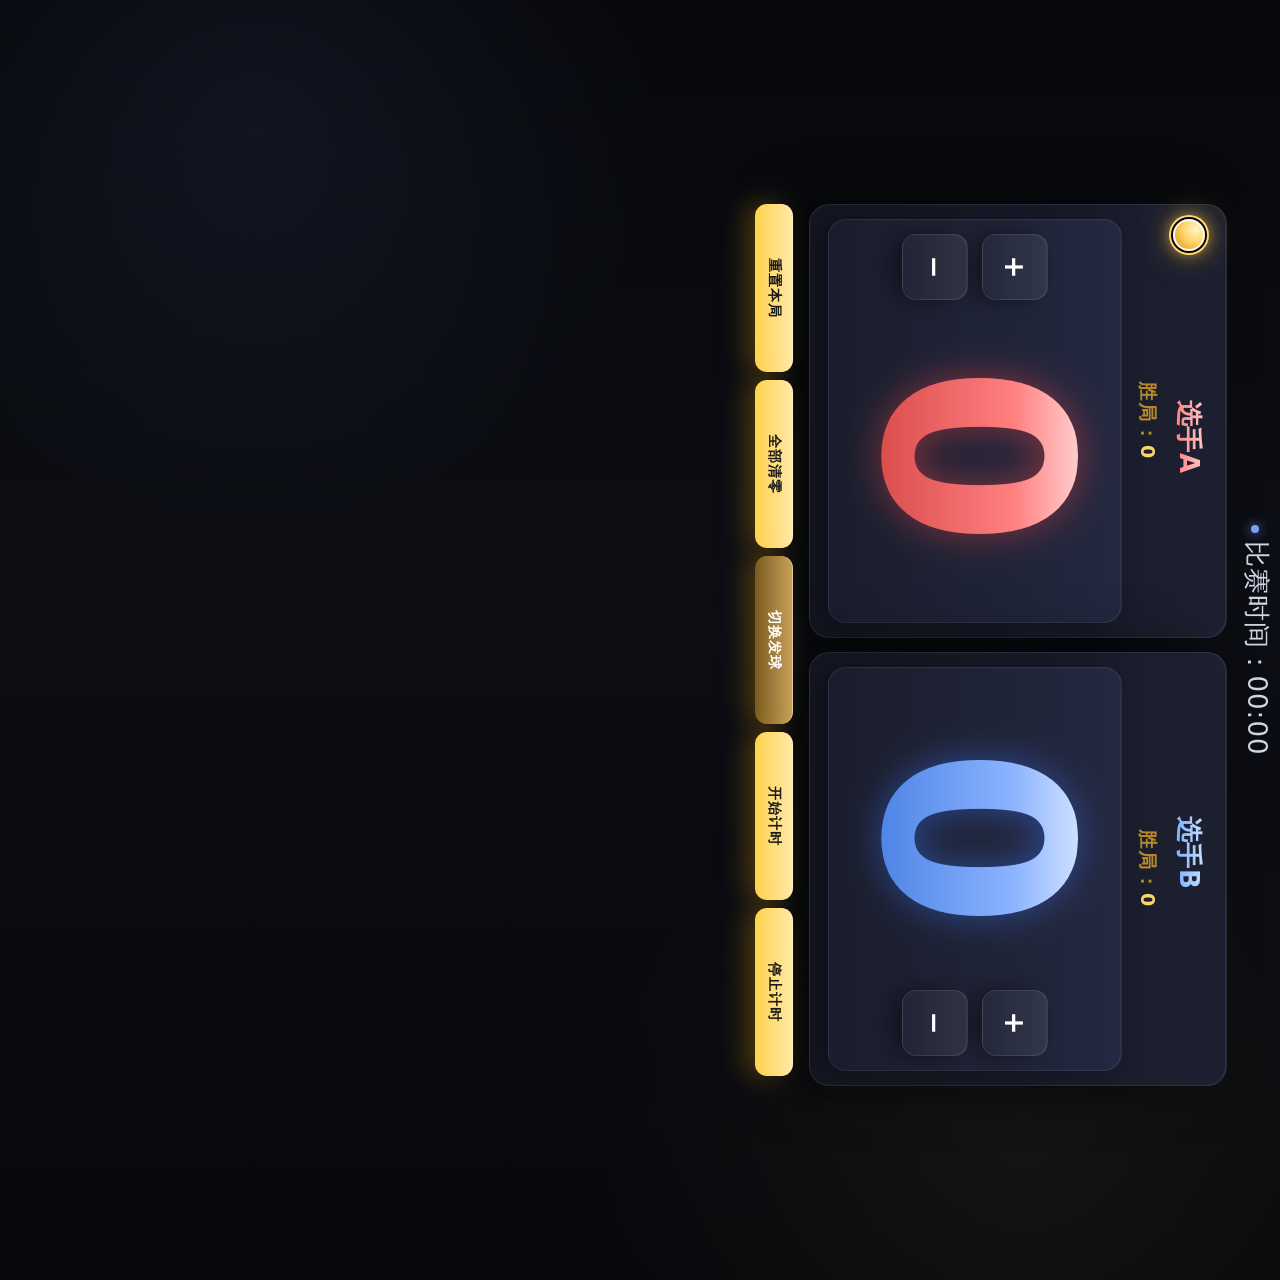
==== index.html @ d5e993b2 "Add files via upload" ====
<!DOCTYPE html>
<html lang="zh-CN">
<head>
<meta charset="UTF-8">
<meta name="viewport" content="width=device-width, initial-scale=1.0, minimum-scale=0.25, maximum-scale=5.0">
<title>乒乓球记分器</title>
<style>
*{margin:0;padding:0;box-sizing:border-box;font-family:"SF Pro Display","PingFang SC","Microsoft YaHei",system-ui,sans-serif;-webkit-tap-highlight-color:transparent;}
body{
    background:
        radial-gradient(circle at 20% 10%, rgba(120,160,255,0.08), transparent 26%),
        radial-gradient(circle at 80% 90%, rgba(255,215,120,0.05), transparent 28%),
        linear-gradient(180deg,#07080c 0%, #0c0e14 45%, #07080c 100%);
    color:#e8e8e8;
    min-height:100vh;
    display:flex;
    justify-content:center;
    align-items:center;
    overflow:auto;
}
/* 整体容器顺时针旋转90度 */
.wrap-rotate{
    width:100vh;
    height:100vw;
    transform: rotate(90deg);
    transform-origin: center center;
    position:relative;
}
.container{
    width:100%;
    padding:0 14px;
}
#timer{
    font-size:clamp(17px,3.6vw,26px);
    font-weight:500;
    letter-spacing:1px;
    text-align:center;
    margin:6px 0 12px;
    color:#cfd6e4;
}
#timer::before{
    content:"";
    display:inline-block;
    width:8px;
    height:8px;
    border-radius:50%;
    background:#7aa2ff;
    vertical-align:middle;
    margin-right:8px;
    box-shadow:0 0 12px rgba(122,162,255,0.9);
}
.score-box{
    display:flex;
    gap:min(2vw,14px);
    width:100%;
    align-items:stretch;
}
.team{
    flex:1;
    background:
        linear-gradient(180deg, #1c2030 0%, #141722 100%);
    border:1px solid rgba(255,255,255,0.08);
    border-radius:20px;
    display:flex;
    flex-direction:column;
    align-items:center;
    padding:18px 14px;
    box-shadow:
        0 30px 60px rgba(0,0,0,0.45),
        inset 0 1px 0 rgba(255,255,255,0.06);
}
/* 修复左右边距不一致：两端对齐 */
.name-row{
    display:flex;
    align-items:center;
    justify-content:space-between;
    width:100%;
    margin-bottom:10px;
}
.name-row .ball{
    order:1;
}
.name-row .name-input{
    order:2;
}
.name-row.right-ball .ball{
    order:2;
}
.name-row.right-ball .name-input{
    order:1;
}
.name-input{
    font-size:clamp(18px,4vw,26px);
    font-weight:600;
    text-align:center;
    background:transparent;
    border:none;
    outline:none;
    color:#f5f5f7;
    padding:4px;
    width:auto;
}
.name-red{
    background:linear-gradient(180deg,#ffd1d1 0%, #ff7474 100%);
    -webkit-background-clip:text;
    background-clip:text;
    color:transparent;
}
.name-blue{
    background:linear-gradient(180deg,#d3e4ff 0%, #6aa9ff 100%);
    -webkit-background-clip:text;
    background-clip:text;
    color:transparent;
}
/* 发球指示小球：保持强识别 */
.ball {
    width:clamp(22px,5vw,32px);
    height:clamp(22px,5vw,32px);
    border-radius:50%;
    background:
        radial-gradient(circle at 30% 25%, #fff6c4, #ffd46b 45%, #d79a14 100%);
    border:2px solid rgba(255,255,255,0.9);
    box-shadow:
        0 0 0 1px rgba(0,0,0,0.55),
        0 0 14px rgba(255,212,107,0.35);
    opacity:0;
    transform:scale(0.55);
    transition:all 0.25s ease;
    flex-shrink:0;
}
.ball.active {
    opacity:1;
    transform:scale(1);
    box-shadow:
        0 0 0 2px #000000,
        0 0 0 4px #ffd46b,
        0 0 18px rgba(255,212,107,0.95),
        0 0 34px rgba(255,170,0,0.55);
}
.game-count{
    font-size:clamp(15px,2.8vw,19px);
    font-weight:600;
    letter-spacing:2px;
    color:#b8892a;
    margin-bottom:12px;
}
.game-count span{
    color:#ffd46b;
    font-weight:700;
}
/* 比分盒子：冷灰蓝玻璃质感 */
.score-wrap{
    display:flex;
    align-items:center;
    justify-content:space-between;
    width:100%;
    padding:16px 14px;
    min-height:clamp(150px,34vw,240px);
    background:
        linear-gradient(180deg, #242840 0%, #1a1d2c 100%);
    border:1px solid rgba(255,255,255,0.07);
    border-radius:18px;
    box-shadow:
        inset 0 1px 0 rgba(255,255,255,0.05),
        0 10px 30px rgba(0,0,0,0.35);
}
/* 比分数字：低饱和金属红蓝 */
.score{
    font-size:clamp(140px,38vw,260px);
    font-weight:800;
    line-height:1;
    letter-spacing:-4px;
    font-variant-numeric:tabular-nums;
}
.score-red{
    background:linear-gradient(180deg,#ffecec 0%, #ff8080 35%, #d14040 100%);
    -webkit-background-clip:text;
    background-clip:text;
    color:transparent;
    filter:drop-shadow(0 0 18px rgba(255,70,70,0.45));
}
.score-blue{
    background:linear-gradient(180deg,#eaf2ff 0%, #8cb4ff 35%, #3f78e0 100%);
    -webkit-background-clip:text;
    background-clip:text;
    color:transparent;
    filter:drop-shadow(0 0 18px rgba(60,120,255,0.45));
}
.btn-group{
    display:flex;
    flex-direction:column;
    gap:14px;
}
/* 所有按钮统一点击动效 */
button{
    transition:
        transform 0.12s ease,
        box-shadow 0.18s ease,
        filter 0.18s ease,
        background 0.18s ease;
    will-change:transform;
    -webkit-tap-highlight-color:transparent;
    user-select:none;
}
button:hover{
    filter:brightness(1.08);
}
button:active{
    transform:scale(0.92);
    filter:brightness(0.82) saturate(1.1);
}
.btn-group button{
    width:clamp(48px,11vw,66px);
    height:clamp(48px,11vw,66px);
    font-size:clamp(22px,5vw,28px);
    border:none;
    border-radius:14px;
    cursor:pointer;
    font-weight:700;
    color:#fff;
    background:
        linear-gradient(180deg, rgba(255,255,255,0.08), rgba(255,255,255,0.02));
    border:1px solid rgba(255,255,255,0.09);
    box-shadow:
        0 10px 24px rgba(0,0,0,0.45),
        inset 0 1px 0 rgba(255,255,255,0.06);
}
.btn-group button:active{
    box-shadow:
        0 2px 8px rgba(0,0,0,0.55),
        inset 0 1px 2px rgba(0,0,0,0.35);
}
.add{
    background:linear-gradient(180deg,#4aa3ff 0%, #254fa5 100%);
}
.sub{
    background:linear-gradient(180deg,#ff845a 0%, #b23a1a 100%);
}
.ctrl{
    margin-top:16px;
    display:grid;
    grid-template-columns:repeat(5,1fr);
    gap:min(1.5vw,8px);
}
.ctrl button{
    padding:clamp(8px,1.4vw,10px) 4px;
    font-size:clamp(12px,2vw,14px);
    border:none;
    border-radius:12px;
    cursor:pointer;
    font-weight:600;
    letter-spacing:1px;
    color:#1a1a1a;
    background:linear-gradient(180deg,#ffe9a8 0%, #ffd24d 100%);
    box-shadow:
        0 10px 24px rgba(255,180,0,0.25),
        inset 0 1px 0 rgba(255,255,255,0.4);
}
.ctrl button:active{
    box-shadow:
        0 2px 8px rgba(255,180,0,0.35),
        inset 0 1px 2px rgba(0,0,0,0.25);
}
#switchServerBtn{
    background:linear-gradient(180deg,#c9a35a 0%, #7a5a1f 100%);
    color:#fff;
}

/* ==========自定义二次确认弹窗【放在rotate容器内，跟着一起旋转】========== */
.confirm-mask{
    position:absolute;
    inset:0;
    background:rgba(0,0,0,0.55);
    backdrop-filter:blur(6px);
    -webkit-backdrop-filter:blur(6px);
    display:none;
    align-items:center;
    justify-content:center;
    z-index:999;
}
.confirm-mask.show{
    display:flex;
}
.confirm-box{
    width:min(420px, 86vw);
    background:
        linear-gradient(180deg, #1c2030 0%, #141722 100%);
    border:1px solid rgba(255,255,255,0.08);
    border-radius:20px;
    padding:22px 20px 18px;
    box-shadow:
        0 30px 60px rgba(0,0,0,0.55),
        inset 0 1px 0 rgba(255,255,255,0.06);
}
.confirm-title{
    font-size:clamp(15px,2.4vw,17px);
    font-weight:700;
    color:#ffd46b;
    margin-bottom:10px;
    letter-spacing:2px;
}
.confirm-text{
    font-size:clamp(14px,2.2vw,16px);
    line-height:1.6;
    color:#e5e7ef;
    margin-bottom:18px;
}
.confirm-btns{
    display:flex;
    justify-content:flex-end;
    gap:10px;
}
.confirm-btns button{
    padding:9px 18px;
    font-size:clamp(13px,2vw,15px);
    border:none;
    border-radius:12px;
    cursor:pointer;
    font-weight:600;
    letter-spacing:1px;
}
.confirm-cancel{
    background:linear-gradient(180deg,#2a2f42 0%, #1a1d2c 100%);
    color:#cfd6e4;
    border:1px solid rgba(255,255,255,0.08);
}
.confirm-ok{
    background:linear-gradient(180deg,#ffe9a8 0%, #ffd24d 100%);
    color:#1a1a1a;
    box-shadow:
        0 10px 24px rgba(255,180,0,0.25),
        inset 0 1px 0 rgba(255,255,255,0.4);
}
</style>
</head>
<body>

<div class="wrap-rotate">
    <div class="confirm-mask" id="confirmMask">
        <div class="confirm-box">
            <div class="confirm-title">提示</div>
            <div class="confirm-text" id="confirmText"></div>
            <div class="confirm-btns">
                <button class="confirm-cancel" id="confirmCancelBtn">取消</button>
                <button class="confirm-ok" id="confirmOkBtn">确定</button>
            </div>
        </div>
    </div>

    <div class="container">
        <div id="timer">比赛时间：00:00</div>
        <div class="score-box">
            <div class="team">
                <div class="name-row">
                    <span id="ballLeft" class="ball"></span>
                    <input id="nameLeft" class="name-input name-red" placeholder="选手A" value="选手A">
                </div>
                <span class="game-count">胜局：<span id="winLeft">0</span></span>
                <div class="score-wrap">
                    <div class="btn-group">
                        <button class="add" onclick="addLeft()">+</button>
                        <button class="sub" onclick="subLeft()">−</button>
                    </div>
                    <div class="score score-red" id="scoreLeft">0</div>
                    <div></div>
                </div>
            </div>
            <div class="team">
                <div class="name-row right-ball">
                    <span id="ballRight" class="ball"></span>
                    <input id="nameRight" class="name-input name-blue" placeholder="选手B" value="选手B">
                </div>
                <span class="game-count">胜局：<span id="winRight">0</span></span>
                <div class="score-wrap">
                    <div></div>
                    <div class="score score-blue" id="scoreRight">0</div>
                    <div class="btn-group">
                        <button class="add" onclick="addRight()">+</button>
                        <button class="sub" onclick="subRight()">−</button>
                    </div>
                </div>
            </div>
        </div>
        <div class="ctrl">
            <button onclick="resetGame()">重置本局</button>
            <button onclick="resetAll()">全部清零</button>
            <button id="switchServerBtn" onclick="manualSwitchServer()">切换发球</button>
            <button onclick="startTimer()">开始计时</button>
            <button onclick="stopTimer()">停止计时</button>
        </div>
    </div>
</div>

<script>
let leftScore = 0, rightScore = 0;
let winLeft = 0, winRight = 0;
let serverSide = 'left';
let serveCount = 0;
let timerInterval = null;
let seconds = 0;
let gameOver = false;
const nameLeft = document.getElementById('nameLeft');
const nameRight = document.getElementById('nameRight');
const scoreLeftDom = document.getElementById('scoreLeft');
const scoreRightDom = document.getElementById('scoreRight');
const winLeftDom = document.getElementById('winLeft');
const winRightDom = document.getElementById('winRight');
const timerDom = document.getElementById('timer');
const ballLeft = document.getElementById('ballLeft');
const ballRight = document.getElementById('ballRight');

// ==========自定义确认弹窗逻辑（修复冒泡bug）==========
const confirmMask = document.getElementById('confirmMask');
const confirmText = document.getElementById('confirmText');
const confirmOkBtn = document.getElementById('confirmOkBtn');
const confirmCancelBtn = document.getElementById('confirmCancelBtn');
let confirmCallback = null;

function showConfirm(text, onOk){
    confirmText.innerText = text;
    confirmCallback = onOk;
    confirmMask.classList.add('show');
}
function closeConfirm(){
    confirmMask.classList.remove('show');
    confirmCallback = null;
}

// 确定按钮
confirmOkBtn.addEventListener('click',function(e){
    e.stopPropagation();
    const cb = confirmCallback;
    closeConfirm();
    if(cb) cb();
});
// 取消按钮
confirmCancelBtn.addEventListener('click',function(e){
    e.stopPropagation();
    closeConfirm();
});
// 点击遮罩空白关闭
confirmMask.addEventListener('click',function(e){
    if(e.target === confirmMask){
        closeConfirm();
    }
});

function render(){
    scoreLeftDom.innerText = leftScore;
    scoreRightDom.innerText = rightScore;
    winLeftDom.innerText = winLeft;
    winRightDom.innerText = winRight;
    checkWin();
    updateServerTip();
}
function addLeft(){
    if(gameOver){
        leftScore=0;
        rightScore=0;
        swapPlayer();
        serveCount=0;
        gameOver=false;
        render();
        return;
    }
    leftScore++;
    handleServeAfterPoint();
    render()
}
function subLeft(){
    if(leftScore>0){
        if(gameOver){
            if(leftScore > rightScore){
                winLeft--;
            }else{
                winRight--;
            }
            gameOver = false;
        }
        leftScore--;
        recalcServer();
    }
    render()
}
function addRight(){
    if(gameOver){
        leftScore=0;
        rightScore=0;
        swapPlayer();
        serveCount=0;
        gameOver=false;
        render();
        return;
    }
    rightScore++;
    handleServeAfterPoint();
    render()
}
function subRight(){
    if(rightScore>0){
        if(gameOver){
            if(rightScore > leftScore){
                winRight--;
            }else{
                winLeft--;
            }
            gameOver = false;
        }
        rightScore--;
        recalcServer();
    }
    render()
}
function handleServeAfterPoint(){
    const total = leftScore + rightScore;
    const deuce = (leftScore >=10 && rightScore >=10);
    serveCount++;
    if( (deuce && serveCount >=1) || (!deuce && serveCount >=2) ){
        serverSide = serverSide === 'left' ? 'right' : 'left';
        serveCount = 0;
    }
}
function recalcServer(){
    const total = leftScore + rightScore;
    const deuce = (leftScore >=10 && rightScore >=10);
    const servePer = deuce ? 1 : 2;
    const totalServes = Math.floor(total / servePer);
    serverSide = (totalServes %2 ===0) ? 'left' : 'right';
    serveCount = total % servePer;
}
function updateServerTip(){
    ballLeft.classList.remove('active');
    ballRight.classList.remove('active');
    if(serverSide === 'left'){
        ballLeft.classList.add('active');
    }else{
        ballRight.classList.add('active');
    }
}
function manualSwitchServer(){
    serverSide = serverSide === 'left' ? 'right' : 'left';
    serveCount = 0;
    updateServerTip();
}
function swapPlayer(){
    const tempName = nameLeft.value;
    nameLeft.value = nameRight.value;
    nameRight.value = tempName;
    const tempWin = winLeft;
    winLeft = winRight;
    winRight = tempWin;
    nameLeft.classList.toggle('name-red');
    nameLeft.classList.toggle('name-blue');
    nameRight.classList.toggle('name-red');
    nameRight.classList.toggle('name-blue');
    scoreLeftDom.classList.toggle('score-red');
    scoreLeftDom.classList.toggle('score-blue');
    scoreRightDom.classList.toggle('score-red');
    scoreRightDom.classList.toggle('score-blue');
}
function checkWin(){
    const diff = Math.abs(leftScore - rightScore);
    if((leftScore >=11 || rightScore >=11) && diff >=2 && !gameOver){
        if(leftScore > rightScore){
            winLeft++;
        }else{
            winRight++;
        }
        gameOver = true;
    }
}
function resetGame(){
    showConfirm("确定要重置本局当前比分吗？胜局将保留。", function(){
        leftScore=0;
        rightScore=0;
        gameOver = false;
        serveCount=0;
        serverSide='left';
        ballLeft.classList.remove('active');
        ballRight.classList.remove('active');
        render();
    });
}
function resetAll(){
    showConfirm("确定要全部清零？比分、胜局、计时全部清空，选手名字保留。", function(){
        leftScore=0;
        rightScore=0;
        winLeft=0;
        winRight=0;
        gameOver=false;
        seconds=0;
        serveCount=0;
        serverSide='left';
        stopTimer();
        timerDom.innerText="比赛时间：00:00";
        ballLeft.classList.remove('active');
        ballRight.classList.remove('active');
        render();
    });
}
function startTimer(){
    if(timerInterval) return;
    timerInterval = setInterval(()=>{
        seconds++;
        const min = String(Math.floor(seconds/60)).padStart(2,'0');
        const sec = String(seconds%60).padStart(2,'0');
        timerDom.innerText=`比赛时间：${min}:${sec}`;
    },1000);
}
function stopTimer(){
    clearInterval(timerInterval);
    timerInterval=null;
}
render();
</script>
</body>
</html>
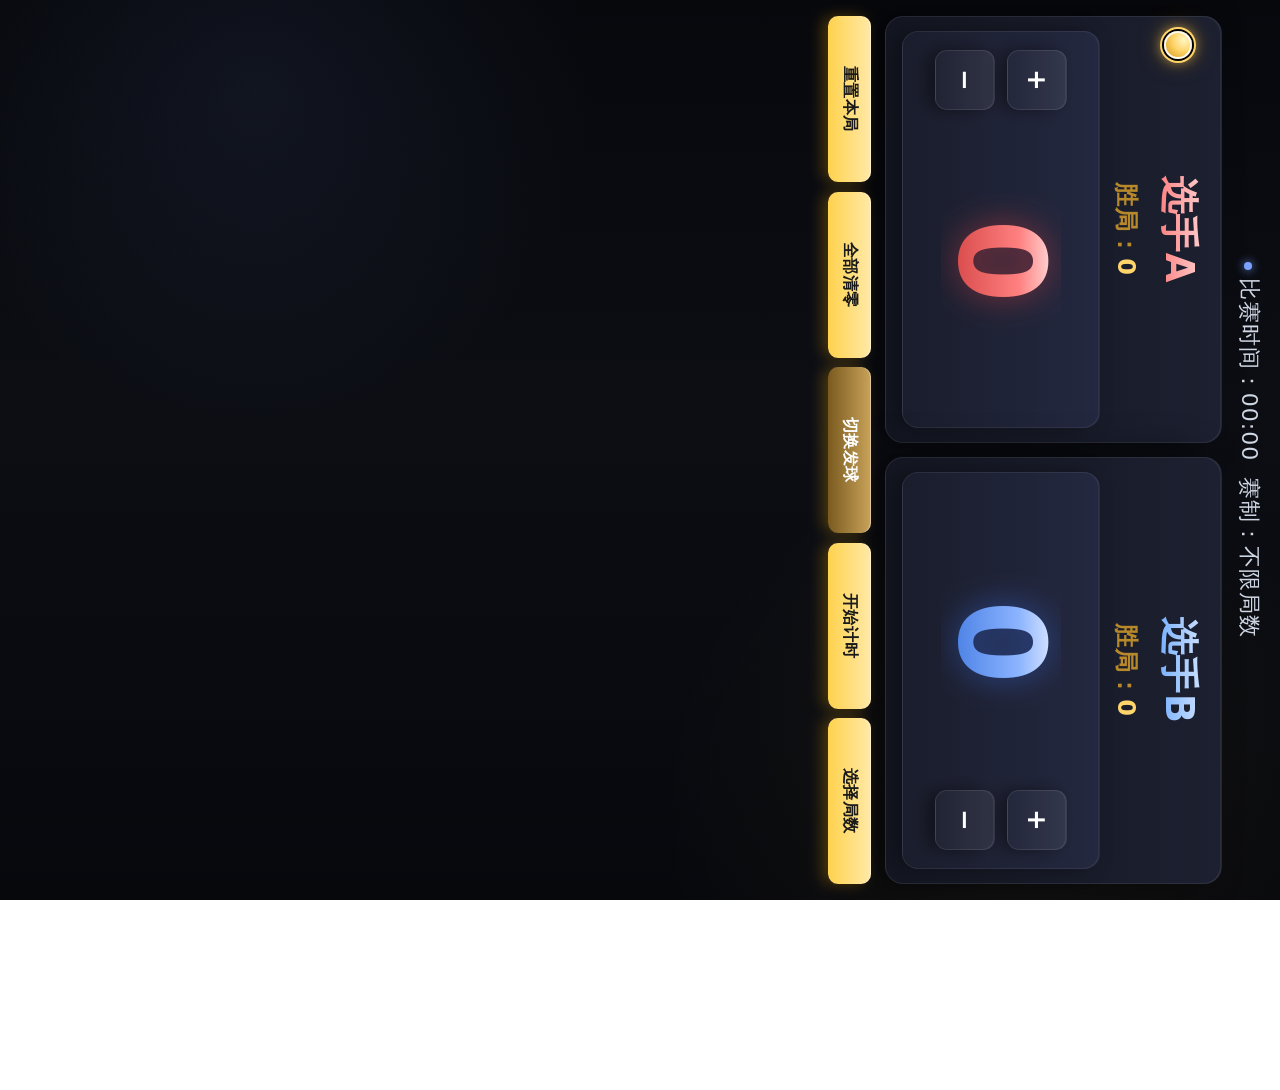
==== commit c6739987: "Update index.html" ====
--- a/index.html
+++ b/index.html
@@ -2,40 +2,59 @@
 <html lang="zh-CN">
 <head>
 <meta charset="UTF-8">
-<meta name="viewport" content="width=device-width, initial-scale=1.0, minimum-scale=0.25, maximum-scale=5.0">
+<meta name="viewport" content="width=device-width, initial-scale=1.0, minimum-scale=0.25, maximum-scale=5.0, viewport‑fit=cover">
+<link rel="manifest" href="./manifest.json">
+<meta name="theme-color" content="#07080c">
 <title>乒乓球记分器</title>
 <style>
 *{margin:0;padding:0;box-sizing:border-box;font-family:"SF Pro Display","PingFang SC","Microsoft YaHei",system-ui,sans-serif;-webkit-tap-highlight-color:transparent;}
+html,body {
+    width:100%;
+    height:100%;
+    overflow:hidden;
+}
 body{
     background:
         radial-gradient(circle at 20% 10%, rgba(120,160,255,0.08), transparent 26%),
         radial-gradient(circle at 80% 90%, rgba(255,215,120,0.05), transparent 28%),
         linear-gradient(180deg,#07080c 0%, #0c0e14 45%, #07080c 100%);
     color:#e8e8e8;
-    min-height:100vh;
     display:flex;
     justify-content:center;
     align-items:center;
-    overflow:auto;
-}
-/* 整体容器顺时针旋转90度 */
-.wrap-rotate{
+}
+/* 整体容器顺时针旋转90度，适配手机竖屏打开向右横屏 */
+.scale-wrap {
     width:100vh;
     height:100vw;
+    transform-origin:center center;
     transform: rotate(90deg);
-    transform-origin: center center;
     position:relative;
+    overflow:hidden;
+}
+.wrap-rotate{
+    width:100%;
+    height:100%;
+    position:relative;
+    padding:12px 16px;
 }
 .container{
     width:100%;
-    padding:0 14px;
+    height:100%;
+    padding:0;
+}
+.head-line{
+    display:flex;
+    gap:16px;
+    justify-content:center;
+    align-items:center;
+    flex-wrap:wrap;
+    margin:4px 0 12px;
 }
 #timer{
-    font-size:clamp(17px,3.6vw,26px);
+    font-size:clamp(16px,2vw,22px);
     font-weight:500;
     letter-spacing:1px;
-    text-align:center;
-    margin:6px 0 12px;
     color:#cfd6e4;
 }
 #timer::before{
@@ -47,50 +66,58 @@
     background:#7aa2ff;
     vertical-align:middle;
     margin-right:8px;
-    box-shadow:0 0 12px rgba(122,162,255,0.9);
+    box-shadow:0 0 10px rgba(122,162,255,0.9);
+}
+#setInfo{
+    font-size:clamp(16px,2vw,22px);
+    font-weight:500;
+    letter-spacing:1px;
+    color:#cfd6e4;
 }
 .score-box{
     display:flex;
-    gap:min(2vw,14px);
+    gap:clamp(8px,1.5vw,14px);
     width:100%;
     align-items:stretch;
+}
+@media (max-width:850px){
+    .score-box{
+        flex-direction:column;
+    }
 }
 .team{
     flex:1;
     background:
         linear-gradient(180deg, #1c2030 0%, #141722 100%);
     border:1px solid rgba(255,255,255,0.08);
-    border-radius:20px;
+    border-radius:18px;
     display:flex;
     flex-direction:column;
     align-items:center;
-    padding:18px 14px;
-    box-shadow:
-        0 30px 60px rgba(0,0,0,0.45),
+    padding:clamp(10px,1.6vw,16px) clamp(10px,1.4vw,14px);
+    box-shadow:
+        0 20px 40px rgba(0,0,0,0.45),
         inset 0 1px 0 rgba(255,255,255,0.06);
 }
-/* 修复左右边距不一致：两端对齐 */
 .name-row{
     display:flex;
     align-items:center;
-    justify-content:space-between;
+    justify-content:center;
     width:100%;
-    margin-bottom:10px;
+    position:relative;
+    margin-bottom:0px;
+    padding:0px 0 10px 0;
 }
 .name-row .ball{
-    order:1;
-}
-.name-row .name-input{
-    order:2;
+    position:absolute;
+    left:0;
 }
 .name-row.right-ball .ball{
-    order:2;
-}
-.name-row.right-ball .name-input{
-    order:1;
+    left:auto;
+    right:0;
 }
 .name-input{
-    font-size:clamp(18px,4vw,26px);
+    font-size:clamp(20px,3vw,42px);
     font-weight:600;
     text-align:center;
     background:transparent;
@@ -98,7 +125,8 @@
     outline:none;
     color:#f5f5f7;
     padding:4px;
-    width:auto;
+    width:280px;
+    max-width:85%;
 }
 .name-red{
     background:linear-gradient(180deg,#ffd1d1 0%, #ff7474 100%);
@@ -112,17 +140,16 @@
     background-clip:text;
     color:transparent;
 }
-/* 发球指示小球：保持强识别 */
 .ball {
-    width:clamp(22px,5vw,32px);
-    height:clamp(22px,5vw,32px);
+    width:clamp(22px,2.4vw,28px);
+    height:clamp(22px,2.4vw,28px);
     border-radius:50%;
     background:
         radial-gradient(circle at 30% 25%, #fff6c4, #ffd46b 45%, #d79a14 100%);
     border:2px solid rgba(255,255,255,0.9);
     box-shadow:
         0 0 0 1px rgba(0,0,0,0.55),
-        0 0 14px rgba(255,212,107,0.35);
+        0 0 10px rgba(255,212,107,0.35);
     opacity:0;
     transform:scale(0.55);
     transition:all 0.25s ease;
@@ -134,64 +161,71 @@
     box-shadow:
         0 0 0 2px #000000,
         0 0 0 4px #ffd46b,
-        0 0 18px rgba(255,212,107,0.95),
-        0 0 34px rgba(255,170,0,0.55);
+        0 0 14px rgba(255,212,107,0.95),
+        0 0 24px rgba(255,170,0,0.55);
 }
 .game-count{
-    font-size:clamp(15px,2.8vw,19px);
+    font-size:clamp(18px,2.2vw,24px);
     font-weight:600;
-    letter-spacing:2px;
+    letter-spacing:1px;
     color:#b8892a;
-    margin-bottom:12px;
+    margin-bottom:10px;
 }
 .game-count span{
     color:#ffd46b;
     font-weight:700;
 }
-/* 比分盒子：冷灰蓝玻璃质感 */
 .score-wrap{
     display:flex;
     align-items:center;
     justify-content:space-between;
     width:100%;
-    padding:16px 14px;
-    min-height:clamp(150px,34vw,240px);
+    padding:clamp(12px,2vh,20px) clamp(12px,1.6vw,18px);
+    min-height:22vh;
+    max-height:44vh;
     background:
         linear-gradient(180deg, #242840 0%, #1a1d2c 100%);
     border:1px solid rgba(255,255,255,0.07);
-    border-radius:18px;
+    border-radius:16px;
     box-shadow:
         inset 0 1px 0 rgba(255,255,255,0.05),
-        0 10px 30px rgba(0,0,0,0.35);
-}
-/* 比分数字：低饱和金属红蓝 */
+        0 8px 20px rgba(0,0,0,0.35);
+}
+.score-holder{
+    flex:1;
+    min-width:80px;
+    max-width:200px;
+    container-type: inline-size;
+    text-align:center;
+    overflow:hidden;
+}
 .score{
-    font-size:clamp(140px,38vw,260px);
+    font-size:clamp(60px, 60cqi, 180px);
     font-weight:800;
     line-height:1;
-    letter-spacing:-4px;
-    font-variant-numeric:tabular-nums;
+    letter-spacing:-2px;
+    font-variant-numeric: tabular-nums;
+    display:inline-block;
 }
 .score-red{
     background:linear-gradient(180deg,#ffecec 0%, #ff8080 35%, #d14040 100%);
     -webkit-background-clip:text;
     background-clip:text;
     color:transparent;
-    filter:drop-shadow(0 0 18px rgba(255,70,70,0.45));
+    filter:drop-shadow(0 0 16px rgba(255,70,70,0.45));
 }
 .score-blue{
     background:linear-gradient(180deg,#eaf2ff 0%, #8cb4ff 35%, #3f78e0 100%);
     -webkit-background-clip:text;
     background-clip:text;
     color:transparent;
-    filter:drop-shadow(0 0 18px rgba(60,120,255,0.45));
+    filter:drop-shadow(0 0 16px rgba(60,120,255,0.45));
 }
 .btn-group{
     display:flex;
     flex-direction:column;
-    gap:14px;
-}
-/* 所有按钮统一点击动效 */
+    gap:clamp(8px,1.6vw,12px);
+}
 button{
     transition:
         transform 0.12s ease,
@@ -210,11 +244,11 @@
     filter:brightness(0.82) saturate(1.1);
 }
 .btn-group button{
-    width:clamp(48px,11vw,66px);
-    height:clamp(48px,11vw,66px);
-    font-size:clamp(22px,5vw,28px);
+    width:clamp(44px,6vw,60px);
+    height:clamp(44px,6vw,60px);
+    font-size:clamp(20px,2.6vw,26px);
     border:none;
-    border-radius:14px;
+    border-radius:12px;
     cursor:pointer;
     font-weight:700;
     color:#fff;
@@ -222,55 +256,47 @@
         linear-gradient(180deg, rgba(255,255,255,0.08), rgba(255,255,255,0.02));
     border:1px solid rgba(255,255,255,0.09);
     box-shadow:
-        0 10px 24px rgba(0,0,0,0.45),
+        0 8px 18px rgba(0,0,0,0.45),
         inset 0 1px 0 rgba(255,255,255,0.06);
 }
 .btn-group button:active{
     box-shadow:
-        0 2px 8px rgba(0,0,0,0.55),
+        0 2px 6px rgba(0,0,0,0.55),
         inset 0 1px 2px rgba(0,0,0,0.35);
 }
-.add{
-    background:linear-gradient(180deg,#4aa3ff 0%, #254fa5 100%);
-}
-.sub{
-    background:linear-gradient(180deg,#ff845a 0%, #b23a1a 100%);
-}
 .ctrl{
-    margin-top:16px;
+    margin-top:14px;
     display:grid;
     grid-template-columns:repeat(5,1fr);
-    gap:min(1.5vw,8px);
+    gap:clamp(6px,1.2vw,10px);
 }
 .ctrl button{
-    padding:clamp(8px,1.4vw,10px) 4px;
-    font-size:clamp(12px,2vw,14px);
+    padding:clamp(8px,1.2vh,11px) 4px;
+    font-size:clamp(12px,1.6vw,16px);
     border:none;
-    border-radius:12px;
+    border-radius:10px;
     cursor:pointer;
     font-weight:600;
-    letter-spacing:1px;
+    letter-spacing:0.5px;
     color:#1a1a1a;
     background:linear-gradient(180deg,#ffe9a8 0%, #ffd24d 100%);
     box-shadow:
-        0 10px 24px rgba(255,180,0,0.25),
+        0 6px 14px rgba(255,180,0,0.25),
         inset 0 1px 0 rgba(255,255,255,0.4);
 }
 .ctrl button:active{
     box-shadow:
-        0 2px 8px rgba(255,180,0,0.35),
+        0 2px 6px rgba(255,180,0,0.35),
         inset 0 1px 2px rgba(0,0,0,0.25);
 }
 #switchServerBtn{
     background:linear-gradient(180deg,#c9a35a 0%, #7a5a1f 100%);
     color:#fff;
 }
-
-/* ==========自定义二次确认弹窗【放在rotate容器内，跟着一起旋转】========== */
 .confirm-mask{
     position:absolute;
     inset:0;
-    background:rgba(0,0,0,0.55);
+    background:rgba(0,0,0,0.65);
     backdrop-filter:blur(6px);
     -webkit-backdrop-filter:blur(6px);
     display:none;
@@ -282,28 +308,28 @@
     display:flex;
 }
 .confirm-box{
-    width:min(420px, 86vw);
+    width:min(420px, 82vw);
     background:
         linear-gradient(180deg, #1c2030 0%, #141722 100%);
     border:1px solid rgba(255,255,255,0.08);
-    border-radius:20px;
-    padding:22px 20px 18px;
-    box-shadow:
-        0 30px 60px rgba(0,0,0,0.55),
+    border-radius:18px;
+    padding:20px 18px 18px;
+    box-shadow:
+        0 24px 48px rgba(0,0,0,0.55),
         inset 0 1px 0 rgba(255,255,255,0.06);
 }
 .confirm-title{
-    font-size:clamp(15px,2.4vw,17px);
+    font-size:clamp(16px,1.8vw,18px);
     font-weight:700;
     color:#ffd46b;
     margin-bottom:10px;
-    letter-spacing:2px;
+    letter-spacing:1px;
 }
 .confirm-text{
-    font-size:clamp(14px,2.2vw,16px);
-    line-height:1.6;
+    font-size:clamp(14px,1.6vw,16px);
+    line-height:1.5;
     color:#e5e7ef;
-    margin-bottom:18px;
+    margin-bottom:16px;
 }
 .confirm-btns{
     display:flex;
@@ -312,12 +338,12 @@
 }
 .confirm-btns button{
     padding:9px 18px;
-    font-size:clamp(13px,2vw,15px);
+    font-size:clamp(13px,1.4vw,15px);
     border:none;
     border-radius:12px;
     cursor:pointer;
     font-weight:600;
-    letter-spacing:1px;
+    letter-spacing:0.5px;
 }
 .confirm-cancel{
     background:linear-gradient(180deg,#2a2f42 0%, #1a1d2c 100%);
@@ -328,27 +354,43 @@
     background:linear-gradient(180deg,#ffe9a8 0%, #ffd24d 100%);
     color:#1a1a1a;
     box-shadow:
-        0 10px 24px rgba(255,180,0,0.25),
+        0 6px 14px rgba(255,180,0,0.25),
         inset 0 1px 0 rgba(255,255,255,0.4);
+}
+.btn-option-group{
+    display:flex;
+    gap:8px;
+    flex-wrap:wrap;
+    margin-bottom:16px;
+}
+.btn-option-group button{
+    flex:1;
+    min-width:70px;
+    padding:10px 6px;
 }
 </style>
 </head>
 <body>
-
-<div class="wrap-rotate">
+<div class="scale-wrap">
+<div class="wrap-rotate" id="wrapRotate">
     <div class="confirm-mask" id="confirmMask">
         <div class="confirm-box">
             <div class="confirm-title">提示</div>
             <div class="confirm-text" id="confirmText"></div>
-            <div class="confirm-btns">
+            <div class="btn-option-group" id="optionGroup" style="display:none;">
+                <!-- 局数选择选项会动态插入这里 -->
+            </div>
+            <div class="confirm-btns" id="confirmBtnWrap">
                 <button class="confirm-cancel" id="confirmCancelBtn">取消</button>
                 <button class="confirm-ok" id="confirmOkBtn">确定</button>
             </div>
         </div>
     </div>
-
     <div class="container">
-        <div id="timer">比赛时间：00:00</div>
+        <div class="head-line">
+            <div id="timer">比赛时间：00:00</div>
+            <div id="setInfo">赛制：不限局数</div>
+        </div>
         <div class="score-box">
             <div class="team">
                 <div class="name-row">
@@ -361,7 +403,9 @@
                         <button class="add" onclick="addLeft()">+</button>
                         <button class="sub" onclick="subLeft()">−</button>
                     </div>
-                    <div class="score score-red" id="scoreLeft">0</div>
+                    <div class="score-holder">
+                        <div class="score score-red" id="scoreLeft">0</div>
+                    </div>
                     <div></div>
                 </div>
             </div>
@@ -373,7 +417,9 @@
                 <span class="game-count">胜局：<span id="winRight">0</span></span>
                 <div class="score-wrap">
                     <div></div>
-                    <div class="score score-blue" id="scoreRight">0</div>
+                    <div class="score-holder">
+                        <div class="score score-blue" id="scoreRight">0</div>
+                    </div>
                     <div class="btn-group">
                         <button class="add" onclick="addRight()">+</button>
                         <button class="sub" onclick="subRight()">−</button>
@@ -385,12 +431,12 @@
             <button onclick="resetGame()">重置本局</button>
             <button onclick="resetAll()">全部清零</button>
             <button id="switchServerBtn" onclick="manualSwitchServer()">切换发球</button>
-            <button onclick="startTimer()">开始计时</button>
-            <button onclick="stopTimer()">停止计时</button>
+            <button id="toggleTimerBtn" onclick="toggleTimer()">开始计时</button>
+            <button onclick="openSetSelect()">选择局数</button>
         </div>
     </div>
 </div>
-
+</div>
 <script>
 let leftScore = 0, rightScore = 0;
 let winLeft = 0, winRight = 0;
@@ -399,6 +445,8 @@
 let timerInterval = null;
 let seconds = 0;
 let gameOver = false;
+// 赛制配置：目标胜局；null=不限局数
+let targetWin = null; // 默认不限局数
 const nameLeft = document.getElementById('nameLeft');
 const nameRight = document.getElementById('nameRight');
 const scoreLeftDom = document.getElementById('scoreLeft');
@@ -406,45 +454,95 @@
 const winLeftDom = document.getElementById('winLeft');
 const winRightDom = document.getElementById('winRight');
 const timerDom = document.getElementById('timer');
+const toggleTimerBtn = document.getElementById('toggleTimerBtn');
 const ballLeft = document.getElementById('ballLeft');
 const ballRight = document.getElementById('ballRight');
-
-// ==========自定义确认弹窗逻辑（修复冒泡bug）==========
+const wrapRotate = document.getElementById('wrapRotate');
 const confirmMask = document.getElementById('confirmMask');
 const confirmText = document.getElementById('confirmText');
 const confirmOkBtn = document.getElementById('confirmOkBtn');
 const confirmCancelBtn = document.getElementById('confirmCancelBtn');
+const optionGroup = document.getElementById('optionGroup');
+const confirmBtnWrap = document.getElementById('confirmBtnWrap');
+const setInfo = document.getElementById('setInfo');
+const scaleWrap = document.querySelector('.scale-wrap');
 let confirmCallback = null;
+
+// 旋转模式下不再做旧的autoScaleLayout缩放，移除尺寸缩放逻辑
+function autoScaleLayout(){
+}
+
+window.addEventListener('resize',autoScaleLayout);
+window.addEventListener('orientationchange',autoScaleLayout);
 
 function showConfirm(text, onOk){
     confirmText.innerText = text;
     confirmCallback = onOk;
     confirmMask.classList.add('show');
+    optionGroup.style.display = 'none';
+    confirmBtnWrap.style.display = 'flex';
 }
 function closeConfirm(){
     confirmMask.classList.remove('show');
     confirmCallback = null;
 }
-
-// 确定按钮
 confirmOkBtn.addEventListener('click',function(e){
     e.stopPropagation();
     const cb = confirmCallback;
     closeConfirm();
     if(cb) cb();
 });
-// 取消按钮
 confirmCancelBtn.addEventListener('click',function(e){
     e.stopPropagation();
     closeConfirm();
 });
-// 点击遮罩空白关闭
 confirmMask.addEventListener('click',function(e){
     if(e.target === confirmMask){
         closeConfirm();
     }
 });
-
+// 计时合并按钮：切换开始/暂停
+function toggleTimer(){
+    if(timerInterval){
+        //正在运行 → 停止
+        clearInterval(timerInterval);
+        timerInterval = null;
+        toggleTimerBtn.innerText = "继续计时";
+    }else{
+        //未运行 → 启动
+        timerInterval = setInterval(()=>{
+            seconds++;
+            const min = String(Math.floor(seconds/60)).padStart(2,'0');
+            const sec = String(seconds%60).padStart(2,'0');
+            timerDom.innerText=`比赛时间：${min}:${sec}`;
+        },1000);
+        toggleTimerBtn.innerText = "暂停计时";
+    }
+}
+// 打开选择局数弹窗
+function openSetSelect(){
+    confirmMask.classList.add('show');
+    confirmText.innerText = "请选择比赛赛制";
+    confirmBtnWrap.style.display = 'none';
+    optionGroup.style.display = 'flex';
+    optionGroup.innerHTML = "";
+    const sets = [
+        {name:"3局2胜", val:2},
+        {name:"5局3胜", val:3},
+        {name:"7局4胜", val:4},
+        {name:"不限局数", val:null}
+    ];
+    sets.forEach(s=>{
+        const btn = document.createElement('button');
+        btn.innerText = s.name;
+        btn.onclick = ()=>{
+            targetWin = s.val;
+            setInfo.innerText = `赛制：${s.name}`;
+            closeConfirm();
+        };
+        optionGroup.appendChild(btn);
+    })
+}
 function render(){
     scoreLeftDom.innerText = leftScore;
     scoreRightDom.innerText = rightScore;
@@ -454,6 +552,8 @@
     updateServerTip();
 }
 function addLeft(){
+    // targetWin不为null（有限局数）才判断整场结束锁分；不限局不锁
+    if(targetWin !== null && (winLeft >= targetWin || winRight >= targetWin)) return;
     if(gameOver){
         leftScore=0;
         rightScore=0;
@@ -483,6 +583,7 @@
     render()
 }
 function addRight(){
+    if(targetWin !== null && (winLeft >= targetWin || winRight >= targetWin)) return;
     if(gameOver){
         leftScore=0;
         rightScore=0;
@@ -591,27 +692,21 @@
         seconds=0;
         serveCount=0;
         serverSide='left';
-        stopTimer();
+        stopTimerInner();
+        toggleTimerBtn.innerText = "开始计时";
         timerDom.innerText="比赛时间：00:00";
         ballLeft.classList.remove('active');
         ballRight.classList.remove('active');
         render();
     });
 }
-function startTimer(){
-    if(timerInterval) return;
-    timerInterval = setInterval(()=>{
-        seconds++;
-        const min = String(Math.floor(seconds/60)).padStart(2,'0');
-        const sec = String(seconds%60).padStart(2,'0');
-        timerDom.innerText=`比赛时间：${min}:${sec}`;
-    },1000);
-}
-function stopTimer(){
+//内部停止计时
+function stopTimerInner(){
     clearInterval(timerInterval);
     timerInterval=null;
 }
 render();
+autoScaleLayout();
 </script>
 </body>
 </html>
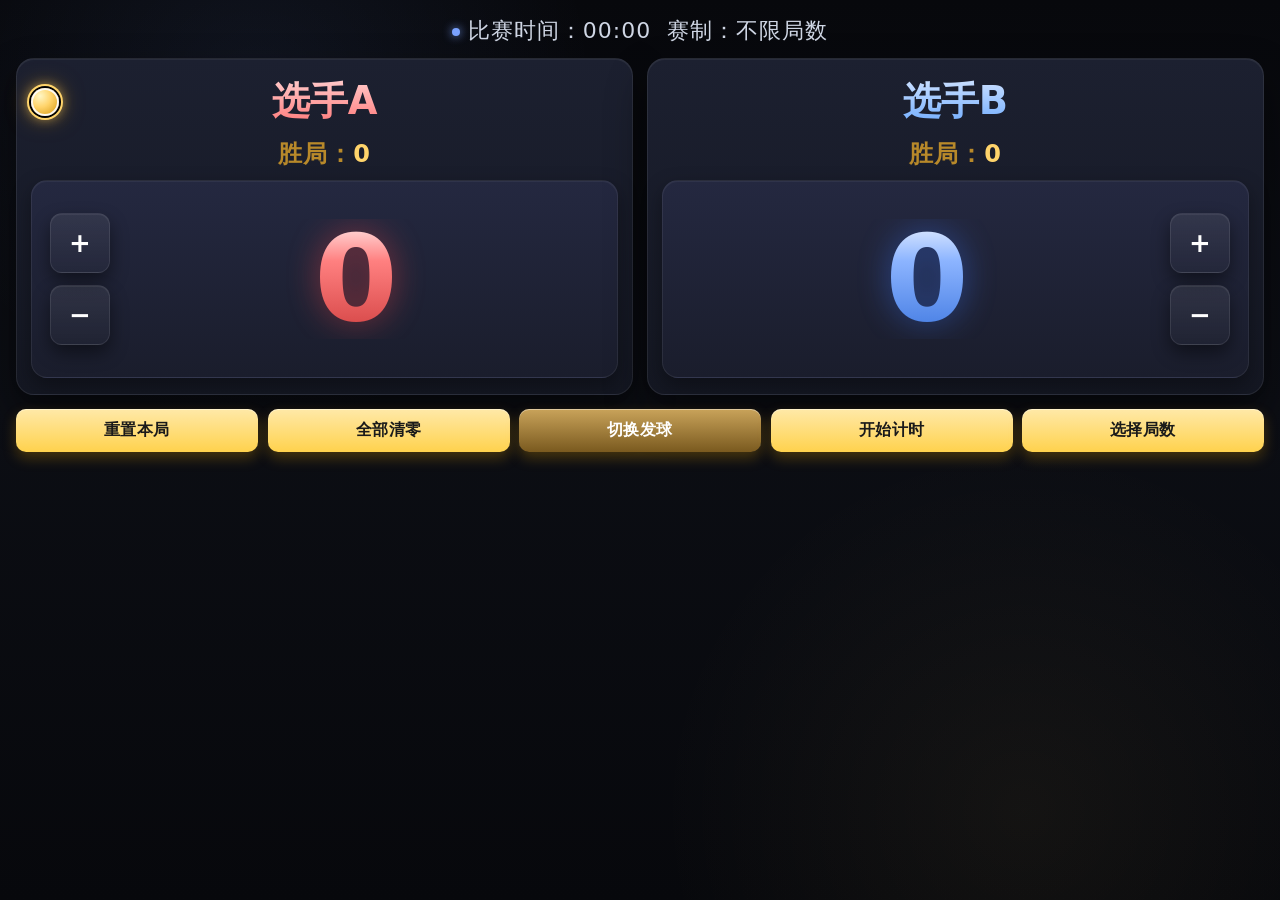
==== commit 78c607a6: "Update index.html" ====
--- a/index.html
+++ b/index.html
@@ -2,8 +2,7 @@
 <html lang="zh-CN">
 <head>
 <meta charset="UTF-8">
-<meta name="viewport" content="width=device-width, initial-scale=1.0, minimum-scale=0.25, maximum-scale=5.0, viewport‑fit=cover">
-<link rel="manifest" href="./manifest.json">
+<meta name="viewport" content="width=device-width, initial-scale=1.0, minimum-scale=0.5, maximum-scale=5.0, viewport-fit=cover">
 <meta name="theme-color" content="#07080c">
 <title>乒乓球记分器</title>
 <style>
@@ -23,25 +22,10 @@
     justify-content:center;
     align-items:center;
 }
-/* 整体容器顺时针旋转90度，适配手机竖屏打开向右横屏 */
-.scale-wrap {
-    width:100vh;
-    height:100vw;
-    transform-origin:center center;
-    transform: rotate(90deg);
-    position:relative;
-    overflow:hidden;
-}
-.wrap-rotate{
-    width:100%;
-    height:100%;
-    position:relative;
-    padding:12px 16px;
-}
 .container{
     width:100%;
     height:100%;
-    padding:0;
+    padding:12px 16px;
 }
 .head-line{
     display:flex;
@@ -76,14 +60,10 @@
 }
 .score-box{
     display:flex;
+    flex-direction: row;
     gap:clamp(8px,1.5vw,14px);
     width:100%;
     align-items:stretch;
-}
-@media (max-width:850px){
-    .score-box{
-        flex-direction:column;
-    }
 }
 .team{
     flex:1;
@@ -371,14 +351,12 @@
 </style>
 </head>
 <body>
-<div class="scale-wrap">
-<div class="wrap-rotate" id="wrapRotate">
+<div class="container">
     <div class="confirm-mask" id="confirmMask">
         <div class="confirm-box">
             <div class="confirm-title">提示</div>
             <div class="confirm-text" id="confirmText"></div>
             <div class="btn-option-group" id="optionGroup" style="display:none;">
-                <!-- 局数选择选项会动态插入这里 -->
             </div>
             <div class="confirm-btns" id="confirmBtnWrap">
                 <button class="confirm-cancel" id="confirmCancelBtn">取消</button>
@@ -386,56 +364,53 @@
             </div>
         </div>
     </div>
-    <div class="container">
-        <div class="head-line">
-            <div id="timer">比赛时间：00:00</div>
-            <div id="setInfo">赛制：不限局数</div>
+    <div class="head-line">
+        <div id="timer">比赛时间：00:00</div>
+        <div id="setInfo">赛制：不限局数</div>
+    </div>
+    <div class="score-box">
+        <div class="team">
+            <div class="name-row">
+                <span id="ballLeft" class="ball"></span>
+                <input id="nameLeft" class="name-input name-red" placeholder="选手A" value="选手A">
+            </div>
+            <span class="game-count">胜局：<span id="winLeft">0</span></span>
+            <div class="score-wrap">
+                <div class="btn-group">
+                    <button class="add" onclick="addLeft()">+</button>
+                    <button class="sub" onclick="subLeft()">−</button>
+                </div>
+                <div class="score-holder">
+                    <div class="score score-red" id="scoreLeft">0</div>
+                </div>
+                <div></div>
+            </div>
         </div>
-        <div class="score-box">
-            <div class="team">
-                <div class="name-row">
-                    <span id="ballLeft" class="ball"></span>
-                    <input id="nameLeft" class="name-input name-red" placeholder="选手A" value="选手A">
+        <div class="team">
+            <div class="name-row right-ball">
+                <span id="ballRight" class="ball"></span>
+                <input id="nameRight" class="name-input name-blue" placeholder="选手B" value="选手B">
+            </div>
+            <span class="game-count">胜局：<span id="winRight">0</span></span>
+            <div class="score-wrap">
+                <div></div>
+                <div class="score-holder">
+                    <div class="score score-blue" id="scoreRight">0</div>
                 </div>
-                <span class="game-count">胜局：<span id="winLeft">0</span></span>
-                <div class="score-wrap">
-                    <div class="btn-group">
-                        <button class="add" onclick="addLeft()">+</button>
-                        <button class="sub" onclick="subLeft()">−</button>
-                    </div>
-                    <div class="score-holder">
-                        <div class="score score-red" id="scoreLeft">0</div>
-                    </div>
-                    <div></div>
-                </div>
-            </div>
-            <div class="team">
-                <div class="name-row right-ball">
-                    <span id="ballRight" class="ball"></span>
-                    <input id="nameRight" class="name-input name-blue" placeholder="选手B" value="选手B">
-                </div>
-                <span class="game-count">胜局：<span id="winRight">0</span></span>
-                <div class="score-wrap">
-                    <div></div>
-                    <div class="score-holder">
-                        <div class="score score-blue" id="scoreRight">0</div>
-                    </div>
-                    <div class="btn-group">
-                        <button class="add" onclick="addRight()">+</button>
-                        <button class="sub" onclick="subRight()">−</button>
-                    </div>
+                <div class="btn-group">
+                    <button class="add" onclick="addRight()">+</button>
+                    <button class="sub" onclick="subRight()">−</button>
                 </div>
             </div>
         </div>
-        <div class="ctrl">
-            <button onclick="resetGame()">重置本局</button>
-            <button onclick="resetAll()">全部清零</button>
-            <button id="switchServerBtn" onclick="manualSwitchServer()">切换发球</button>
-            <button id="toggleTimerBtn" onclick="toggleTimer()">开始计时</button>
-            <button onclick="openSetSelect()">选择局数</button>
-        </div>
     </div>
-</div>
+    <div class="ctrl">
+        <button onclick="resetGame()">重置本局</button>
+        <button onclick="resetAll()">全部清零</button>
+        <button id="switchServerBtn" onclick="manualSwitchServer()">切换发球</button>
+        <button id="toggleTimerBtn" onclick="toggleTimer()">开始计时</button>
+        <button onclick="openSetSelect()">选择局数</button>
+    </div>
 </div>
 <script>
 let leftScore = 0, rightScore = 0;
@@ -445,8 +420,7 @@
 let timerInterval = null;
 let seconds = 0;
 let gameOver = false;
-// 赛制配置：目标胜局；null=不限局数
-let targetWin = null; // 默认不限局数
+let targetWin = null;
 const nameLeft = document.getElementById('nameLeft');
 const nameRight = document.getElementById('nameRight');
 const scoreLeftDom = document.getElementById('scoreLeft');
@@ -457,7 +431,6 @@
 const toggleTimerBtn = document.getElementById('toggleTimerBtn');
 const ballLeft = document.getElementById('ballLeft');
 const ballRight = document.getElementById('ballRight');
-const wrapRotate = document.getElementById('wrapRotate');
 const confirmMask = document.getElementById('confirmMask');
 const confirmText = document.getElementById('confirmText');
 const confirmOkBtn = document.getElementById('confirmOkBtn');
@@ -465,13 +438,9 @@
 const optionGroup = document.getElementById('optionGroup');
 const confirmBtnWrap = document.getElementById('confirmBtnWrap');
 const setInfo = document.getElementById('setInfo');
-const scaleWrap = document.querySelector('.scale-wrap');
 let confirmCallback = null;
 
-// 旋转模式下不再做旧的autoScaleLayout缩放，移除尺寸缩放逻辑
-function autoScaleLayout(){
-}
-
+function autoScaleLayout(){}
 window.addEventListener('resize',autoScaleLayout);
 window.addEventListener('orientationchange',autoScaleLayout);
 
@@ -501,15 +470,13 @@
         closeConfirm();
     }
 });
-// 计时合并按钮：切换开始/暂停
+
 function toggleTimer(){
     if(timerInterval){
-        //正在运行 → 停止
         clearInterval(timerInterval);
         timerInterval = null;
         toggleTimerBtn.innerText = "继续计时";
     }else{
-        //未运行 → 启动
         timerInterval = setInterval(()=>{
             seconds++;
             const min = String(Math.floor(seconds/60)).padStart(2,'0');
@@ -519,7 +486,7 @@
         toggleTimerBtn.innerText = "暂停计时";
     }
 }
-// 打开选择局数弹窗
+
 function openSetSelect(){
     confirmMask.classList.add('show');
     confirmText.innerText = "请选择比赛赛制";
@@ -552,7 +519,6 @@
     updateServerTip();
 }
 function addLeft(){
-    // targetWin不为null（有限局数）才判断整场结束锁分；不限局不锁
     if(targetWin !== null && (winLeft >= targetWin || winRight >= targetWin)) return;
     if(gameOver){
         leftScore=0;
@@ -700,7 +666,6 @@
         render();
     });
 }
-//内部停止计时
 function stopTimerInner(){
     clearInterval(timerInterval);
     timerInterval=null;
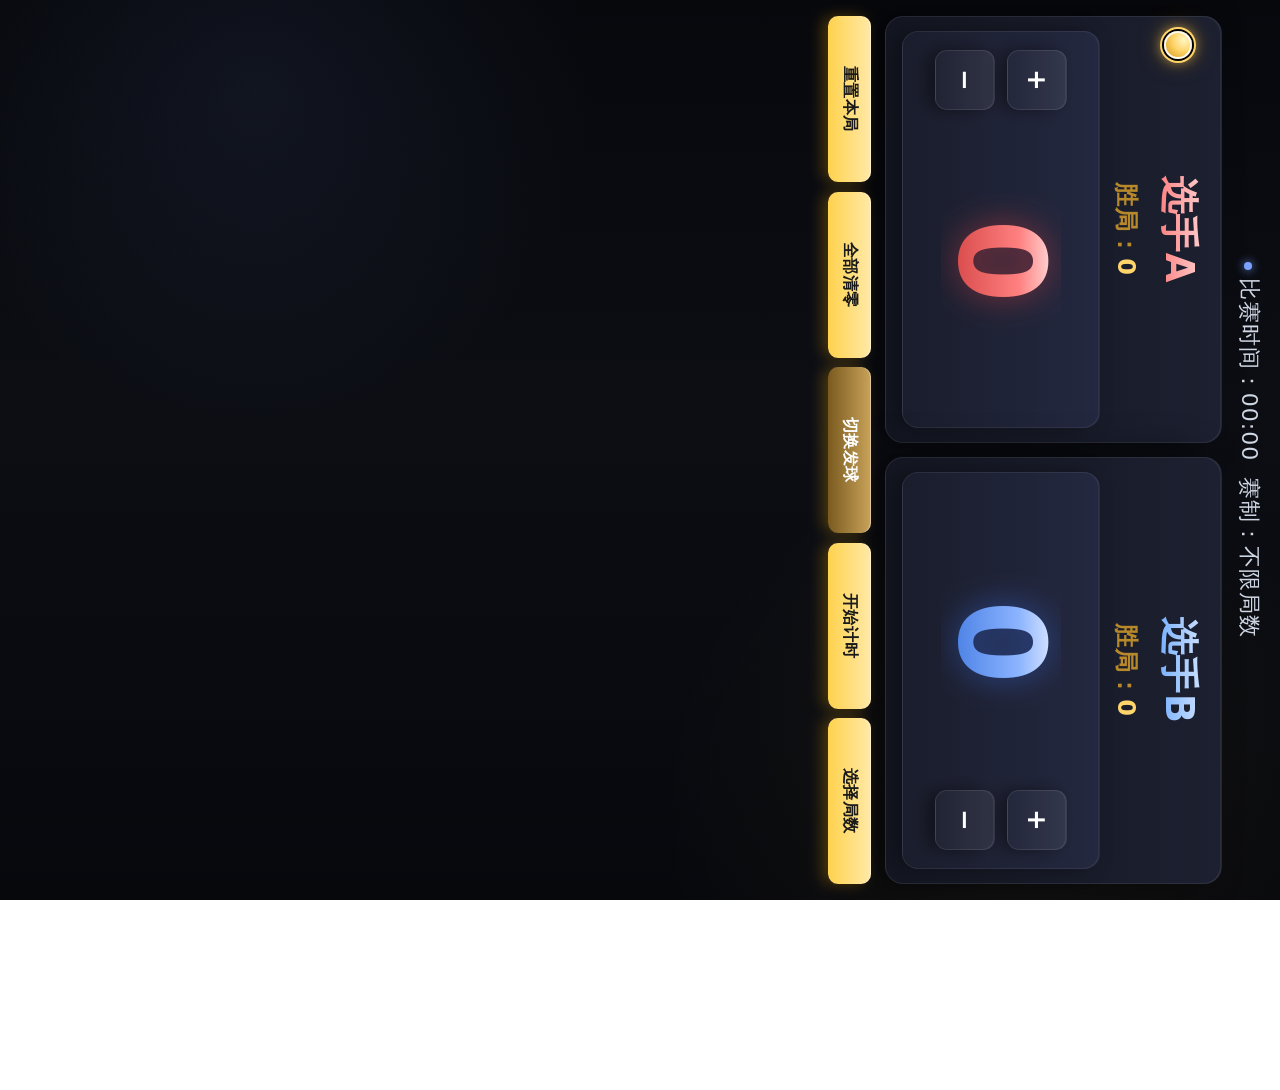
==== commit 47d5f3de: "Rename 手机版.html to index.html" ====
--- a/index.html
+++ b/index.html
@@ -2,7 +2,8 @@
 <html lang="zh-CN">
 <head>
 <meta charset="UTF-8">
-<meta name="viewport" content="width=device-width, initial-scale=1.0, minimum-scale=0.5, maximum-scale=5.0, viewport-fit=cover">
+<meta name="viewport" content="width=device-width, initial-scale=1.0, minimum-scale=0.25, maximum-scale=5.0, viewport‑fit=cover">
+<link rel="manifest" href="./manifest.json">
 <meta name="theme-color" content="#07080c">
 <title>乒乓球记分器</title>
 <style>
@@ -22,10 +23,25 @@
     justify-content:center;
     align-items:center;
 }
+/* 整体容器顺时针旋转90度，适配手机竖屏打开向右横屏 */
+.scale-wrap {
+    width:100vh;
+    height:100vw;
+    transform-origin:center center;
+    transform: rotate(90deg);
+    position:relative;
+    overflow:hidden;
+}
+.wrap-rotate{
+    width:100%;
+    height:100%;
+    position:relative;
+    padding:12px 16px;
+}
 .container{
     width:100%;
     height:100%;
-    padding:12px 16px;
+    padding:0;
 }
 .head-line{
     display:flex;
@@ -60,10 +76,14 @@
 }
 .score-box{
     display:flex;
-    flex-direction: row;
     gap:clamp(8px,1.5vw,14px);
     width:100%;
     align-items:stretch;
+}
+@media (max-width:850px){
+    .score-box{
+        flex-direction:column;
+    }
 }
 .team{
     flex:1;
@@ -351,12 +371,14 @@
 </style>
 </head>
 <body>
-<div class="container">
+<div class="scale-wrap">
+<div class="wrap-rotate" id="wrapRotate">
     <div class="confirm-mask" id="confirmMask">
         <div class="confirm-box">
             <div class="confirm-title">提示</div>
             <div class="confirm-text" id="confirmText"></div>
             <div class="btn-option-group" id="optionGroup" style="display:none;">
+                <!-- 局数选择选项会动态插入这里 -->
             </div>
             <div class="confirm-btns" id="confirmBtnWrap">
                 <button class="confirm-cancel" id="confirmCancelBtn">取消</button>
@@ -364,53 +386,56 @@
             </div>
         </div>
     </div>
-    <div class="head-line">
-        <div id="timer">比赛时间：00:00</div>
-        <div id="setInfo">赛制：不限局数</div>
-    </div>
-    <div class="score-box">
-        <div class="team">
-            <div class="name-row">
-                <span id="ballLeft" class="ball"></span>
-                <input id="nameLeft" class="name-input name-red" placeholder="选手A" value="选手A">
+    <div class="container">
+        <div class="head-line">
+            <div id="timer">比赛时间：00:00</div>
+            <div id="setInfo">赛制：不限局数</div>
+        </div>
+        <div class="score-box">
+            <div class="team">
+                <div class="name-row">
+                    <span id="ballLeft" class="ball"></span>
+                    <input id="nameLeft" class="name-input name-red" placeholder="选手A" value="选手A">
+                </div>
+                <span class="game-count">胜局：<span id="winLeft">0</span></span>
+                <div class="score-wrap">
+                    <div class="btn-group">
+                        <button class="add" onclick="addLeft()">+</button>
+                        <button class="sub" onclick="subLeft()">−</button>
+                    </div>
+                    <div class="score-holder">
+                        <div class="score score-red" id="scoreLeft">0</div>
+                    </div>
+                    <div></div>
+                </div>
             </div>
-            <span class="game-count">胜局：<span id="winLeft">0</span></span>
-            <div class="score-wrap">
-                <div class="btn-group">
-                    <button class="add" onclick="addLeft()">+</button>
-                    <button class="sub" onclick="subLeft()">−</button>
+            <div class="team">
+                <div class="name-row right-ball">
+                    <span id="ballRight" class="ball"></span>
+                    <input id="nameRight" class="name-input name-blue" placeholder="选手B" value="选手B">
                 </div>
-                <div class="score-holder">
-                    <div class="score score-red" id="scoreLeft">0</div>
-                </div>
-                <div></div>
-            </div>
-        </div>
-        <div class="team">
-            <div class="name-row right-ball">
-                <span id="ballRight" class="ball"></span>
-                <input id="nameRight" class="name-input name-blue" placeholder="选手B" value="选手B">
-            </div>
-            <span class="game-count">胜局：<span id="winRight">0</span></span>
-            <div class="score-wrap">
-                <div></div>
-                <div class="score-holder">
-                    <div class="score score-blue" id="scoreRight">0</div>
-                </div>
-                <div class="btn-group">
-                    <button class="add" onclick="addRight()">+</button>
-                    <button class="sub" onclick="subRight()">−</button>
+                <span class="game-count">胜局：<span id="winRight">0</span></span>
+                <div class="score-wrap">
+                    <div></div>
+                    <div class="score-holder">
+                        <div class="score score-blue" id="scoreRight">0</div>
+                    </div>
+                    <div class="btn-group">
+                        <button class="add" onclick="addRight()">+</button>
+                        <button class="sub" onclick="subRight()">−</button>
+                    </div>
                 </div>
             </div>
         </div>
+        <div class="ctrl">
+            <button onclick="resetGame()">重置本局</button>
+            <button onclick="resetAll()">全部清零</button>
+            <button id="switchServerBtn" onclick="manualSwitchServer()">切换发球</button>
+            <button id="toggleTimerBtn" onclick="toggleTimer()">开始计时</button>
+            <button onclick="openSetSelect()">选择局数</button>
+        </div>
     </div>
-    <div class="ctrl">
-        <button onclick="resetGame()">重置本局</button>
-        <button onclick="resetAll()">全部清零</button>
-        <button id="switchServerBtn" onclick="manualSwitchServer()">切换发球</button>
-        <button id="toggleTimerBtn" onclick="toggleTimer()">开始计时</button>
-        <button onclick="openSetSelect()">选择局数</button>
-    </div>
+</div>
 </div>
 <script>
 let leftScore = 0, rightScore = 0;
@@ -420,7 +445,8 @@
 let timerInterval = null;
 let seconds = 0;
 let gameOver = false;
-let targetWin = null;
+// 赛制配置：目标胜局；null=不限局数
+let targetWin = null; // 默认不限局数
 const nameLeft = document.getElementById('nameLeft');
 const nameRight = document.getElementById('nameRight');
 const scoreLeftDom = document.getElementById('scoreLeft');
@@ -431,6 +457,7 @@
 const toggleTimerBtn = document.getElementById('toggleTimerBtn');
 const ballLeft = document.getElementById('ballLeft');
 const ballRight = document.getElementById('ballRight');
+const wrapRotate = document.getElementById('wrapRotate');
 const confirmMask = document.getElementById('confirmMask');
 const confirmText = document.getElementById('confirmText');
 const confirmOkBtn = document.getElementById('confirmOkBtn');
@@ -438,9 +465,13 @@
 const optionGroup = document.getElementById('optionGroup');
 const confirmBtnWrap = document.getElementById('confirmBtnWrap');
 const setInfo = document.getElementById('setInfo');
+const scaleWrap = document.querySelector('.scale-wrap');
 let confirmCallback = null;
 
-function autoScaleLayout(){}
+// 旋转模式下不再做旧的autoScaleLayout缩放，移除尺寸缩放逻辑
+function autoScaleLayout(){
+}
+
 window.addEventListener('resize',autoScaleLayout);
 window.addEventListener('orientationchange',autoScaleLayout);
 
@@ -470,13 +501,15 @@
         closeConfirm();
     }
 });
-
+// 计时合并按钮：切换开始/暂停
 function toggleTimer(){
     if(timerInterval){
+        //正在运行 → 停止
         clearInterval(timerInterval);
         timerInterval = null;
         toggleTimerBtn.innerText = "继续计时";
     }else{
+        //未运行 → 启动
         timerInterval = setInterval(()=>{
             seconds++;
             const min = String(Math.floor(seconds/60)).padStart(2,'0');
@@ -486,7 +519,7 @@
         toggleTimerBtn.innerText = "暂停计时";
     }
 }
-
+// 打开选择局数弹窗
 function openSetSelect(){
     confirmMask.classList.add('show');
     confirmText.innerText = "请选择比赛赛制";
@@ -519,6 +552,7 @@
     updateServerTip();
 }
 function addLeft(){
+    // targetWin不为null（有限局数）才判断整场结束锁分；不限局不锁
     if(targetWin !== null && (winLeft >= targetWin || winRight >= targetWin)) return;
     if(gameOver){
         leftScore=0;
@@ -666,6 +700,7 @@
         render();
     });
 }
+//内部停止计时
 function stopTimerInner(){
     clearInterval(timerInterval);
     timerInterval=null;
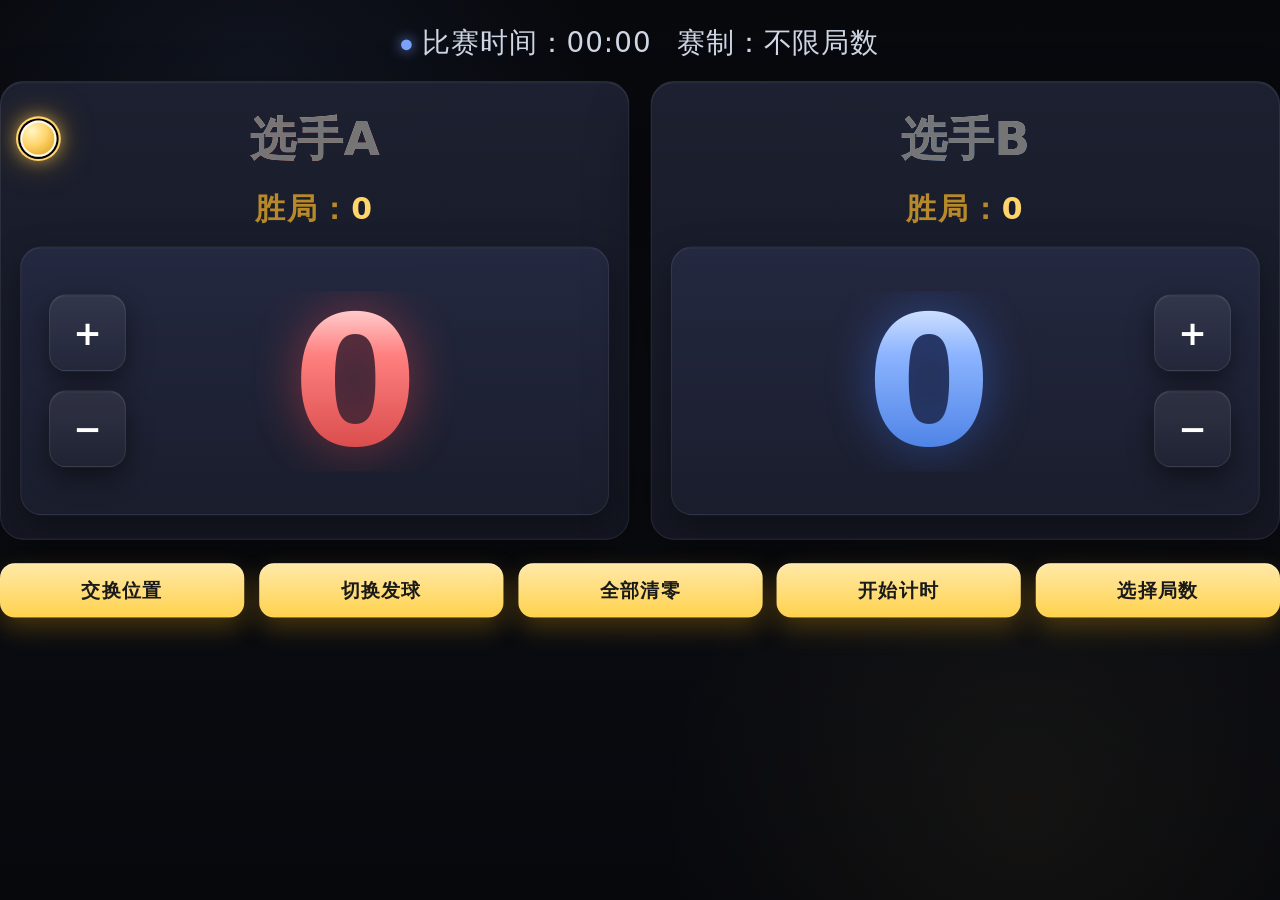
==== commit b83b7a77: "Update index.html" ====
--- a/index.html
+++ b/index.html
@@ -3,56 +3,52 @@
 <head>
 <meta charset="UTF-8">
 <meta name="viewport" content="width=device-width, initial-scale=1.0, minimum-scale=0.25, maximum-scale=5.0, viewport‑fit=cover">
+<!-- 下面这条只是提示浏览器优先横屏，不能强制横屏！ -->
+<meta name="screen-orientation" content="landscape">
 <link rel="manifest" href="./manifest.json">
 <meta name="theme-color" content="#07080c">
 <title>乒乓球记分器</title>
 <style>
 *{margin:0;padding:0;box-sizing:border-box;font-family:"SF Pro Display","PingFang SC","Microsoft YaHei",system-ui,sans-serif;-webkit-tap-highlight-color:transparent;}
-html,body {
-    width:100%;
-    height:100%;
-    overflow:hidden;
-}
 body{
     background:
         radial-gradient(circle at 20% 10%, rgba(120,160,255,0.08), transparent 26%),
         radial-gradient(circle at 80% 90%, rgba(255,215,120,0.05), transparent 28%),
         linear-gradient(180deg,#07080c 0%, #0c0e14 45%, #07080c 100%);
     color:#e8e8e8;
+    min-height:100vh;
     display:flex;
     justify-content:center;
-    align-items:center;
-}
-/* 整体容器顺时针旋转90度，适配手机竖屏打开向右横屏 */
+    align-items:flex-start;
+    overflow:auto;
+    padding:16px 20px;
+}
 .scale-wrap {
-    width:100vh;
-    height:100vw;
-    transform-origin:center center;
-    transform: rotate(90deg);
-    position:relative;
-    overflow:hidden;
+    transform-origin: center top;
+    will-change: transform;
+    width: 1200px;
+    max-width:100%;
+    overflow:visible;
 }
 .wrap-rotate{
     width:100%;
-    height:100%;
+    max-width:1200px;
     position:relative;
-    padding:12px 16px;
 }
 .container{
     width:100%;
-    height:100%;
     padding:0;
 }
 .head-line{
     display:flex;
-    gap:16px;
+    gap:24px;
     justify-content:center;
     align-items:center;
     flex-wrap:wrap;
-    margin:4px 0 12px;
+    margin:8px 0 18px;
 }
 #timer{
-    font-size:clamp(16px,2vw,22px);
+    font-size:clamp(20px,2.2vw,26px);
     font-weight:500;
     letter-spacing:1px;
     color:#cfd6e4;
@@ -60,23 +56,23 @@
 #timer::before{
     content:"";
     display:inline-block;
-    width:8px;
-    height:8px;
+    width:10px;
+    height:10px;
     border-radius:50%;
     background:#7aa2ff;
     vertical-align:middle;
-    margin-right:8px;
-    box-shadow:0 0 10px rgba(122,162,255,0.9);
+    margin-right:10px;
+    box-shadow:0 0 12px rgba(122,162,255,0.9);
 }
 #setInfo{
-    font-size:clamp(16px,2vw,22px);
+    font-size:clamp(20px,2.2vw,26px);
     font-weight:500;
     letter-spacing:1px;
     color:#cfd6e4;
 }
 .score-box{
     display:flex;
-    gap:clamp(8px,1.5vw,14px);
+    gap:clamp(12px,2vw,20px);
     width:100%;
     align-items:stretch;
 }
@@ -90,13 +86,13 @@
     background:
         linear-gradient(180deg, #1c2030 0%, #141722 100%);
     border:1px solid rgba(255,255,255,0.08);
-    border-radius:18px;
+    border-radius:22px;
     display:flex;
     flex-direction:column;
     align-items:center;
-    padding:clamp(10px,1.6vw,16px) clamp(10px,1.4vw,14px);
-    box-shadow:
-        0 20px 40px rgba(0,0,0,0.45),
+    padding:clamp(14px,2vw,22px) clamp(12px,1.8vw,18px);
+    box-shadow:
+        0 30px 60px rgba(0,0,0,0.45),
         inset 0 1px 0 rgba(255,255,255,0.06);
 }
 .name-row{
@@ -105,8 +101,8 @@
     justify-content:center;
     width:100%;
     position:relative;
-    margin-bottom:0px;
-    padding:0px 0 10px 0;
+    margin-bottom:0px; /* 加大名字区域下边距，抬高名字区域高度 */
+    padding:0px 0 16px 0;     /* 增加上下内边距，名字区域加高 */
 }
 .name-row .ball{
     position:absolute;
@@ -117,16 +113,15 @@
     right:0;
 }
 .name-input{
-    font-size:clamp(20px,3vw,42px);
+    font-size:clamp(26px,3.4vw,100px);
     font-weight:600;
     text-align:center;
     background:transparent;
     border:none;
     outline:none;
     color:#f5f5f7;
-    padding:4px;
-    width:280px;
-    max-width:85%;
+    padding:6px;
+    width:400px;
 }
 .name-red{
     background:linear-gradient(180deg,#ffd1d1 0%, #ff7474 100%);
@@ -141,15 +136,15 @@
     color:transparent;
 }
 .ball {
-    width:clamp(22px,2.4vw,28px);
-    height:clamp(22px,2.4vw,28px);
+    width:clamp(26px,2.8vw,34px);
+    height:clamp(26px,2.8vw,34px);
     border-radius:50%;
     background:
         radial-gradient(circle at 30% 25%, #fff6c4, #ffd46b 45%, #d79a14 100%);
     border:2px solid rgba(255,255,255,0.9);
     box-shadow:
         0 0 0 1px rgba(0,0,0,0.55),
-        0 0 10px rgba(255,212,107,0.35);
+        0 0 14px rgba(255,212,107,0.35);
     opacity:0;
     transform:scale(0.55);
     transition:all 0.25s ease;
@@ -161,15 +156,15 @@
     box-shadow:
         0 0 0 2px #000000,
         0 0 0 4px #ffd46b,
-        0 0 14px rgba(255,212,107,0.95),
-        0 0 24px rgba(255,170,0,0.55);
+        0 0 18px rgba(255,212,107,0.95),
+        0 0 34px rgba(255,170,0,0.55);
 }
 .game-count{
-    font-size:clamp(18px,2.2vw,24px);
+    font-size:clamp(22px,2.6vw,28px);;
     font-weight:600;
-    letter-spacing:1px;
+    letter-spacing:2px;
     color:#b8892a;
-    margin-bottom:10px;
+    margin-bottom:16px;
 }
 .game-count span{
     color:#ffd46b;
@@ -180,30 +175,30 @@
     align-items:center;
     justify-content:space-between;
     width:100%;
-    padding:clamp(12px,2vh,20px) clamp(12px,1.6vw,18px);
-    min-height:22vh;
-    max-height:44vh;
+    padding:clamp(16px,2.5vh,28px) clamp(16px,2vw,26px);
+    min-height:28vh; /* 降低比分盒子最小高度，不挤压分数显示 */
+    max-height:52vh;
     background:
         linear-gradient(180deg, #242840 0%, #1a1d2c 100%);
     border:1px solid rgba(255,255,255,0.07);
-    border-radius:16px;
+    border-radius:20px;
     box-shadow:
         inset 0 1px 0 rgba(255,255,255,0.05),
-        0 8px 20px rgba(0,0,0,0.35);
+        0 10px 30px rgba(0,0,0,0.35);
 }
 .score-holder{
     flex:1;
-    min-width:80px;
-    max-width:200px;
+    min-width:120px;
+    max-width:260px;
     container-type: inline-size;
     text-align:center;
     overflow:hidden;
 }
 .score{
-    font-size:clamp(60px, 60cqi, 180px);
+    font-size:clamp(80px, 65cqi, 260px);
     font-weight:800;
     line-height:1;
-    letter-spacing:-2px;
+    letter-spacing:-4px;
     font-variant-numeric: tabular-nums;
     display:inline-block;
 }
@@ -212,19 +207,19 @@
     -webkit-background-clip:text;
     background-clip:text;
     color:transparent;
-    filter:drop-shadow(0 0 16px rgba(255,70,70,0.45));
+    filter:drop-shadow(0 0 22px rgba(255,70,70,0.45));
 }
 .score-blue{
     background:linear-gradient(180deg,#eaf2ff 0%, #8cb4ff 35%, #3f78e0 100%);
     -webkit-background-clip:text;
     background-clip:text;
     color:transparent;
-    filter:drop-shadow(0 0 16px rgba(60,120,255,0.45));
+    filter:drop-shadow(0 0 22px rgba(60,120,255,0.45));
 }
 .btn-group{
     display:flex;
     flex-direction:column;
-    gap:clamp(8px,1.6vw,12px);
+    gap:clamp(12px,2vw,18px);
 }
 button{
     transition:
@@ -244,11 +239,11 @@
     filter:brightness(0.82) saturate(1.1);
 }
 .btn-group button{
-    width:clamp(44px,6vw,60px);
-    height:clamp(44px,6vw,60px);
-    font-size:clamp(20px,2.6vw,26px);
+    width:clamp(50px,7vw,72px);
+    height:clamp(50px,7vw,72px);
+    font-size:clamp(22px,3vw,32px);
     border:none;
-    border-radius:12px;
+    border-radius:16px;
     cursor:pointer;
     font-weight:700;
     color:#fff;
@@ -256,47 +251,47 @@
         linear-gradient(180deg, rgba(255,255,255,0.08), rgba(255,255,255,0.02));
     border:1px solid rgba(255,255,255,0.09);
     box-shadow:
-        0 8px 18px rgba(0,0,0,0.45),
+        0 10px 24px rgba(0,0,0,0.45),
         inset 0 1px 0 rgba(255,255,255,0.06);
 }
 .btn-group button:active{
     box-shadow:
-        0 2px 6px rgba(0,0,0,0.55),
+        0 2px 8px rgba(0,0,0,0.55),
         inset 0 1px 2px rgba(0,0,0,0.35);
 }
 .ctrl{
-    margin-top:14px;
+    margin-top:22px;
     display:grid;
     grid-template-columns:repeat(5,1fr);
-    gap:clamp(6px,1.2vw,10px);
+    gap:clamp(8px,1.5vw,14px);
 }
 .ctrl button{
-    padding:clamp(8px,1.2vh,11px) 4px;
-    font-size:clamp(12px,1.6vw,16px);
+    padding:clamp(10px,1.5vh,14px) 6px;
+    font-size:clamp(13px,1.8vw,18px);
     border:none;
-    border-radius:10px;
+    border-radius:14px;
     cursor:pointer;
     font-weight:600;
-    letter-spacing:0.5px;
+    letter-spacing:1px;
     color:#1a1a1a;
     background:linear-gradient(180deg,#ffe9a8 0%, #ffd24d 100%);
     box-shadow:
-        0 6px 14px rgba(255,180,0,0.25),
+        0 10px 24px rgba(255,180,0,0.25),
         inset 0 1px 0 rgba(255,255,255,0.4);
 }
 .ctrl button:active{
     box-shadow:
-        0 2px 6px rgba(255,180,0,0.35),
+        0 2px 8px rgba(255,180,0,0.35),
         inset 0 1px 2px rgba(0,0,0,0.25);
 }
 #switchServerBtn{
-    background:linear-gradient(180deg,#c9a35a 0%, #7a5a1f 100%);
-    color:#fff;
+    background:linear-gradient(180deg,#ffe9a8 0%, #ffd24d 100%);
+    color:#1a1a1a;
 }
 .confirm-mask{
     position:absolute;
     inset:0;
-    background:rgba(0,0,0,0.65);
+    background:rgba(0,0,0,0.55);
     backdrop-filter:blur(6px);
     -webkit-backdrop-filter:blur(6px);
     display:none;
@@ -308,42 +303,42 @@
     display:flex;
 }
 .confirm-box{
-    width:min(420px, 82vw);
+    width:min(480px, 90vw);
     background:
         linear-gradient(180deg, #1c2030 0%, #141722 100%);
     border:1px solid rgba(255,255,255,0.08);
-    border-radius:18px;
-    padding:20px 18px 18px;
-    box-shadow:
-        0 24px 48px rgba(0,0,0,0.55),
+    border-radius:22px;
+    padding:26px 24px 22px;
+    box-shadow:
+        0 30px 60px rgba(0,0,0,0.55),
         inset 0 1px 0 rgba(255,255,255,0.06);
 }
 .confirm-title{
-    font-size:clamp(16px,1.8vw,18px);
+    font-size:clamp(17px,2vw,20px);
     font-weight:700;
     color:#ffd46b;
-    margin-bottom:10px;
-    letter-spacing:1px;
+    margin-bottom:12px;
+    letter-spacing:2px;
 }
 .confirm-text{
-    font-size:clamp(14px,1.6vw,16px);
-    line-height:1.5;
+    font-size:clamp(15px,1.8vw,18px);
+    line-height:1.6;
     color:#e5e7ef;
-    margin-bottom:16px;
+    margin-bottom:22px;
 }
 .confirm-btns{
     display:flex;
     justify-content:flex-end;
-    gap:10px;
+    gap:12px;
 }
 .confirm-btns button{
-    padding:9px 18px;
-    font-size:clamp(13px,1.4vw,15px);
+    padding:11px 22px;
+    font-size:clamp(14px,1.6vw,17px);
     border:none;
-    border-radius:12px;
+    border-radius:14px;
     cursor:pointer;
     font-weight:600;
-    letter-spacing:0.5px;
+    letter-spacing:1px;
 }
 .confirm-cancel{
     background:linear-gradient(180deg,#2a2f42 0%, #1a1d2c 100%);
@@ -354,19 +349,19 @@
     background:linear-gradient(180deg,#ffe9a8 0%, #ffd24d 100%);
     color:#1a1a1a;
     box-shadow:
-        0 6px 14px rgba(255,180,0,0.25),
+        0 10px 24px rgba(255,180,0,0.25),
         inset 0 1px 0 rgba(255,255,255,0.4);
 }
 .btn-option-group{
     display:flex;
-    gap:8px;
+    gap:10px;
     flex-wrap:wrap;
-    margin-bottom:16px;
+    margin-bottom:20px;
 }
 .btn-option-group button{
     flex:1;
-    min-width:70px;
-    padding:10px 6px;
+    min-width:80px;
+    padding:12px 8px;
 }
 </style>
 </head>
@@ -395,7 +390,7 @@
             <div class="team">
                 <div class="name-row">
                     <span id="ballLeft" class="ball"></span>
-                    <input id="nameLeft" class="name-input name-red" placeholder="选手A" value="选手A">
+                    <input id="nameLeft" class="name-input name-red" placeholder="选手A">
                 </div>
                 <span class="game-count">胜局：<span id="winLeft">0</span></span>
                 <div class="score-wrap">
@@ -412,7 +407,7 @@
             <div class="team">
                 <div class="name-row right-ball">
                     <span id="ballRight" class="ball"></span>
-                    <input id="nameRight" class="name-input name-blue" placeholder="选手B" value="选手B">
+                    <input id="nameRight" class="name-input name-blue" placeholder="选手B">
                 </div>
                 <span class="game-count">胜局：<span id="winRight">0</span></span>
                 <div class="score-wrap">
@@ -428,9 +423,9 @@
             </div>
         </div>
         <div class="ctrl">
-            <button onclick="resetGame()">重置本局</button>
+            <button onclick="swapPlayer()">交换位置</button>
+            <button id="switchServerBtn" onclick="manualSwitchServer()">切换发球</button>
             <button onclick="resetAll()">全部清零</button>
-            <button id="switchServerBtn" onclick="manualSwitchServer()">切换发球</button>
             <button id="toggleTimerBtn" onclick="toggleTimer()">开始计时</button>
             <button onclick="openSetSelect()">选择局数</button>
         </div>
@@ -438,6 +433,18 @@
 </div>
 </div>
 <script>
+// 5+App就绪后自动开启全屏，H5浏览器环境会自动跳过，不报错
+function plusReady() {
+    if (window.plus) {
+        plus.navigator.setFullscreen(true); // true=全屏隐藏状态栏；false退出全屏
+    }
+}
+if(window.plus){
+    plusReady();
+}else{
+    document.addEventListener("plusready", plusReady, false);
+}
+
 let leftScore = 0, rightScore = 0;
 let winLeft = 0, winRight = 0;
 let serverSide = 'left';
@@ -467,14 +474,19 @@
 const setInfo = document.getElementById('setInfo');
 const scaleWrap = document.querySelector('.scale-wrap');
 let confirmCallback = null;
-
-// 旋转模式下不再做旧的autoScaleLayout缩放，移除尺寸缩放逻辑
 function autoScaleLayout(){
-}
-
+    const baseWidth = 1200;
+    const maxScale = 1.2;
+    const minScale = 0.4;
+    // 使用 window.screen.width 兼容手机横竖屏
+    const windowW = Math.max(document.documentElement.clientWidth, window.innerWidth);
+    let scale = windowW / baseWidth;
+    scale = Math.max(minScale, Math.min(maxScale, scale));
+    scaleWrap.style.transform = `scale(${scale}) translateZ(0)`;
+    scaleWrap.style.width = `${baseWidth}px`;
+}
 window.addEventListener('resize',autoScaleLayout);
 window.addEventListener('orientationchange',autoScaleLayout);
-
 function showConfirm(text, onOk){
     confirmText.innerText = text;
     confirmCallback = onOk;
@@ -644,12 +656,22 @@
     updateServerTip();
 }
 function swapPlayer(){
+    //交换输入框名字
     const tempName = nameLeft.value;
     nameLeft.value = nameRight.value;
     nameRight.value = tempName;
+
+    //交换胜局
     const tempWin = winLeft;
     winLeft = winRight;
     winRight = tempWin;
+
+    //✅【修复】交换本局当前比分
+    const tempScore = leftScore;
+    leftScore = rightScore;
+    rightScore = tempScore;
+
+    //交换颜色class
     nameLeft.classList.toggle('name-red');
     nameLeft.classList.toggle('name-blue');
     nameRight.classList.toggle('name-red');
@@ -658,7 +680,15 @@
     scoreLeftDom.classList.toggle('score-blue');
     scoreRightDom.classList.toggle('score-red');
     scoreRightDom.classList.toggle('score-blue');
-}
+
+    //✅【修复】换边之后发球方也要互换
+    serverSide = serverSide === 'left' ? 'right' : 'left';
+    serveCount = 0;
+
+    //✅【修复】必须调用render刷新界面！之前缺少这句，界面不更新
+    render();
+}
+
 function checkWin(){
     const diff = Math.abs(leftScore - rightScore);
     if((leftScore >=11 || rightScore >=11) && diff >=2 && !gameOver){
